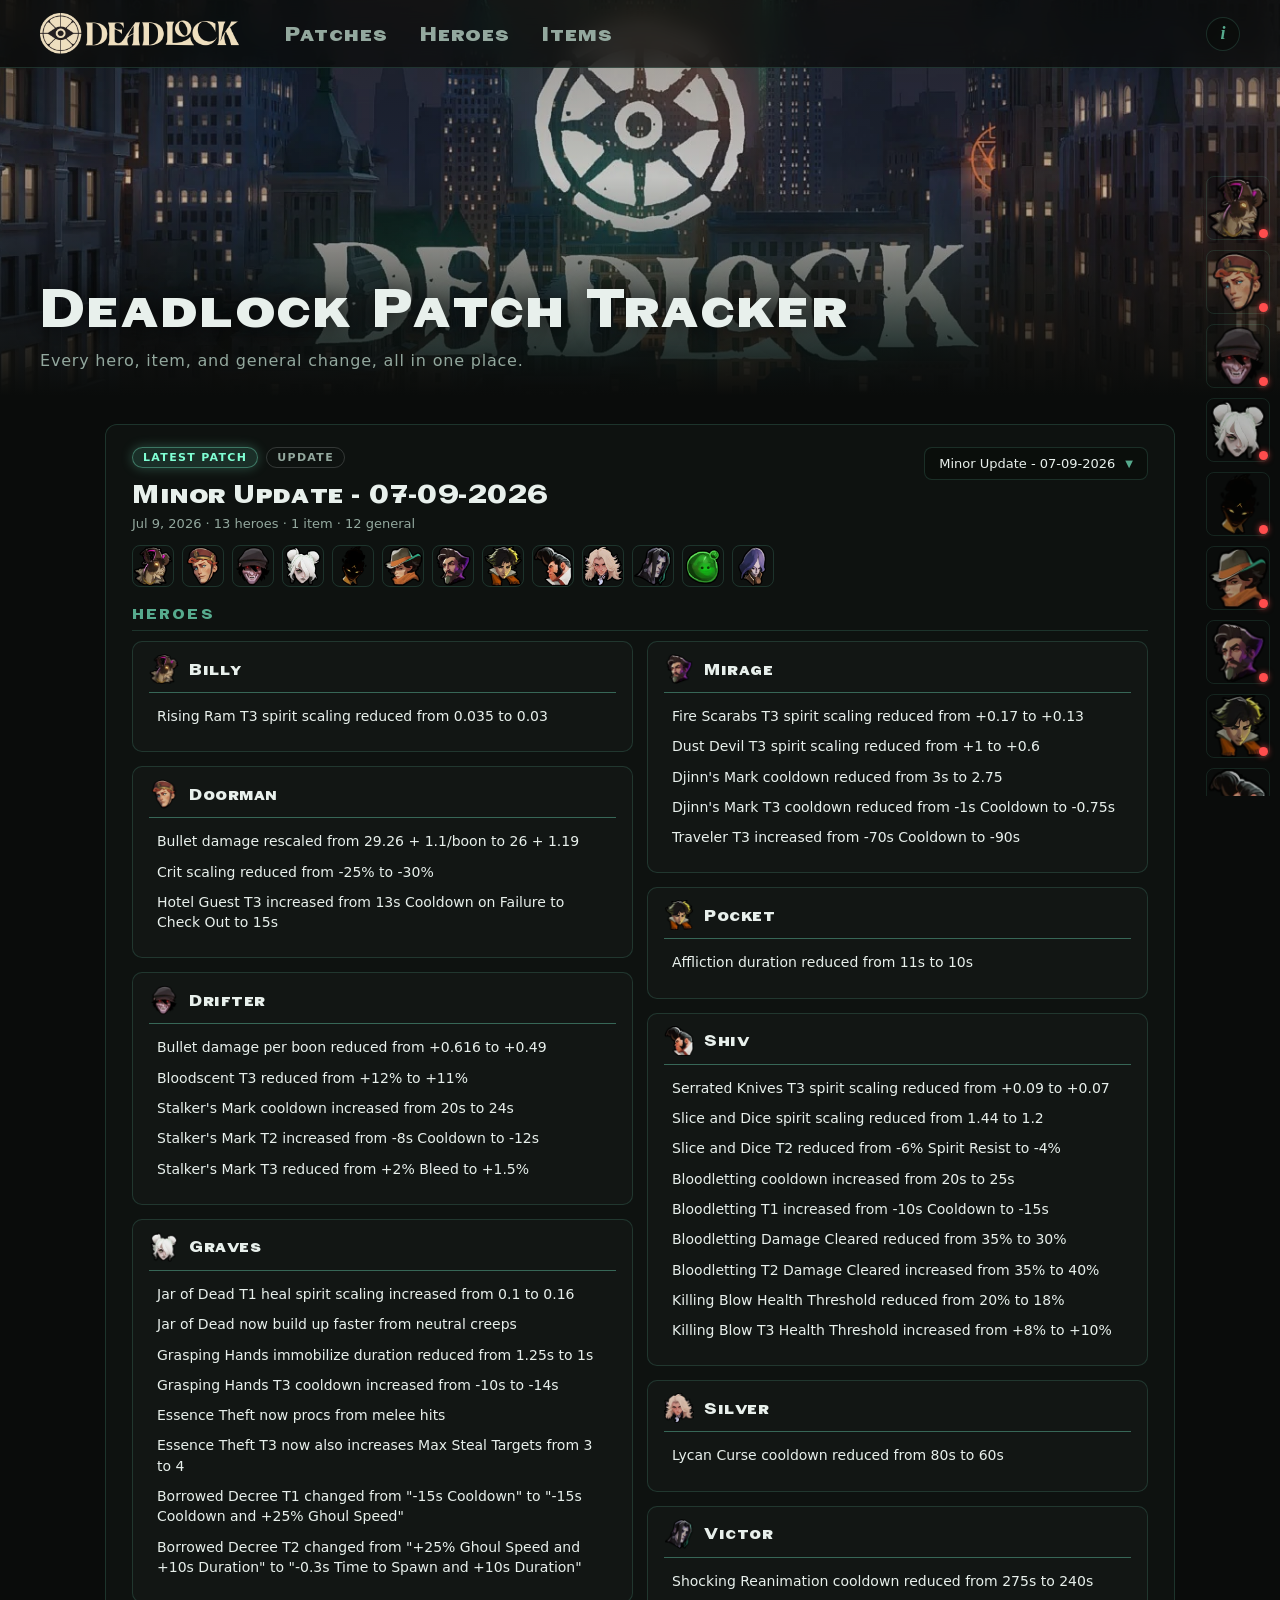
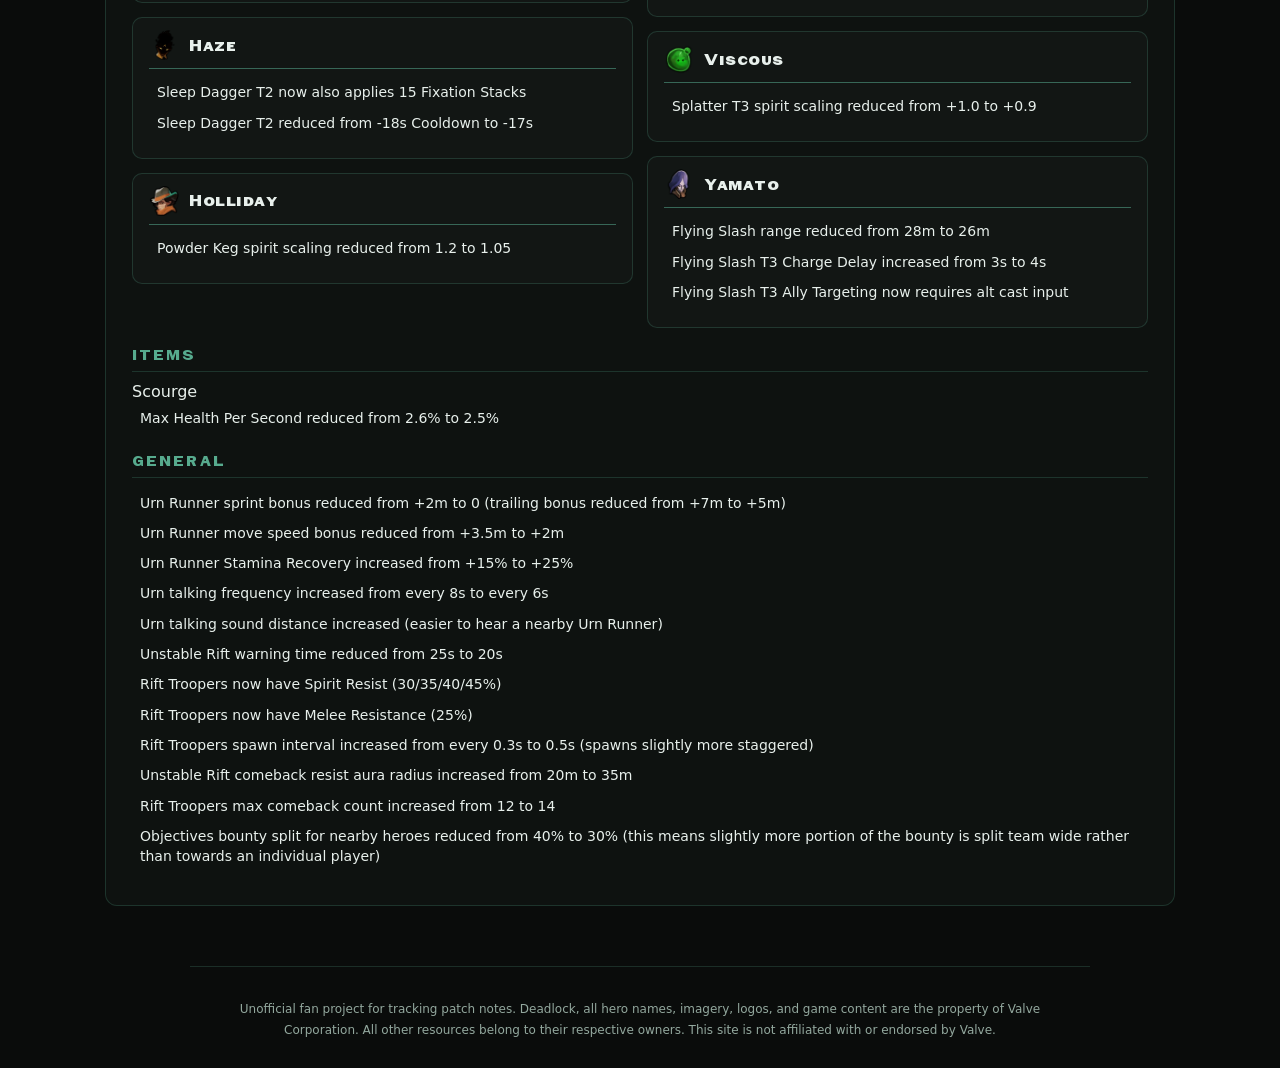
==== index.html @ c9e1d482 "Initial commit: deterministic, no-LLM Deadlock patch tracker Scrapes Steam announcements the same wa" ====
<!DOCTYPE html>
<html lang="en">
<head>
    <meta charset="UTF-8">
    <meta name="viewport" content="width=device-width, initial-scale=1.0">
    <title>Deadlock Patch Tracker</title>
    <link rel="stylesheet" href="static/css/style.css">
    <script src="static/js/app.js"></script>
</head>
<body data-page="home">
    <header class="home-banner">
        <div class="banner-text">
            <h1>Deadlock Patch Tracker</h1>
            <p>Every hero, item, and general change, all in one place.</p>
        </div>
    </header>

    <div class="hero-rail home-rail" id="home-rail"></div>

    <main class="home-main">
        <section class="panel patch-card" id="patch-panel">
            <div class="card-head">
                <div class="head-main">
                    <div class="badges" id="patch-badges"></div>
                    <h2 class="headline" id="patch-headline"></h2>
                    <div class="meta" id="patch-meta"></div>
                </div>
                <div id="dd-slot"></div>
            </div>
            <div class="changed-strip" id="changed-strip"></div>
            <div class="card-body">
                <div class="card-body-inner" id="patch-body"></div>
            </div>
        </section>
    </main>

    <footer class="site-footer">
        <p>Unofficial fan project for tracking patch notes. Deadlock, all hero names, imagery,
        logos, and game content are the property of Valve Corporation. All other resources
        belong to their respective owners. This site is not affiliated with or endorsed by Valve.</p>
    </footer>

    <script>
        loadPatches()
            .then(patches => {
                if (patches.length === 0) {
                    showError('No patches recorded yet.')
                    return
                }

                const badges = document.getElementById('patch-badges')
                const headline = document.getElementById('patch-headline')
                const meta = document.getElementById('patch-meta')
                const strip = document.getElementById('changed-strip')
                const body = document.getElementById('patch-body')

                function show(idx) {
                    const patch = patches[idx]

                    badges.innerHTML = ''
                    if (idx === 0) badges.appendChild(el('span', 'badge latest', 'Latest Patch'))
                    badges.appendChild(typeBadge(patch.patch_type))

                    headline.textContent = patch.headline
                    meta.textContent = fmtDate(patch.posttime) + ' · ' + patchSummary(patch)

                    strip.innerHTML = ''
                    Object.keys(patch.heroes || {}).forEach(name => {
                        const a = el('a')
                        a.href = heroHref(name)
                        a.title = name
                        const img = el('img')
                        img.src = `static/heroes/${name}.webp`
                        img.alt = name
                        a.appendChild(img)
                        strip.appendChild(a)
                    })

                    body.innerHTML = ''
                    body.appendChild(patchBody(patch))
                }

                const options = patches.map((p, i) => ({
                    label: p.headline,
                    sub: fmtDate(p.posttime),
                    value: i,
                }))
                document.getElementById('dd-slot').appendChild(
                    createDropdown(options, 0, show)
                )

                show(0)
            })
            .catch(err => showError('Could not load patch data: ' + err.message))

        populateHeroRail(document.getElementById('home-rail'), null)
    </script>
</body>
</html>
---- static/css/style.css ----
/* ============================================================
   Deadlock Patch Tracker — design system
   ============================================================ */
:root {
    --bg: #0a0c0b;
    --surface: rgba(16, 21, 19, 0.78);
    --surface-hover: rgba(127, 255, 212, 0.04);
    --border: rgba(127, 255, 212, 0.14);
    --border-strong: rgba(127, 255, 212, 0.35);
    --accent: #7fffd4;
    --accent-dim: rgba(127, 255, 212, 0.65);
    --accent-glow: rgba(127, 255, 212, 0.25);
    --text: #e8f0ec;
    --text-dim: #93a89e;
    --buff: #4ade80;
    --nerf: #f87171;
    --change: #fbbf24;
    --fix: #60a5fa;
    --new: #ff4d4d;
    --font-display: 'ValvePulp', 'Segoe UI', sans-serif;
    --font-body: 'Segoe UI', system-ui, -apple-system, Roboto, sans-serif;
    --nav-h: 68px;
}

@font-face {
    font-family: 'ValvePulp';
    src: url('../fonts/valvepulp-bold.ttf') format('truetype');
    font-display: swap;
}

* { box-sizing: border-box; }

html { scroll-behavior: smooth; }

body {
    margin: 0;
    background-color: var(--bg);
    color: var(--text);
    font-family: var(--font-body);
    min-height: 100vh;
    padding-top: var(--nav-h);
}

a { color: inherit; text-decoration: none; }

/* ---------- scrollbars (site-wide, slim + smooth) ---------- */
* {
    scrollbar-width: thin;
    scrollbar-color: rgba(127, 255, 212, 0.28) transparent;
}
*::-webkit-scrollbar { width: 8px; height: 8px; }
*::-webkit-scrollbar-track { background: transparent; }
*::-webkit-scrollbar-thumb {
    background: rgba(127, 255, 212, 0.22);
    border-radius: 99px;
}
*::-webkit-scrollbar-thumb:hover { background: rgba(127, 255, 212, 0.45); }

/* ---------- fixed background layer (scales with any window) ---------- */
.page-bg {
    position: fixed;
    inset: 0;
    z-index: -1;
    background-size: cover;
    background-position: center top;
    background-repeat: no-repeat;
}
.page-bg::after {
    content: '';
    position: absolute;
    inset: 0;
    background: linear-gradient(to bottom,
        rgba(10, 12, 11, 0.62) 0%,
        rgba(10, 12, 11, 0.82) 55%,
        rgba(10, 12, 11, 0.97) 100%);
}

/* ---------- nav ---------- */
nav {
    position: fixed;
    top: 0; left: 0; right: 0;
    height: var(--nav-h);
    z-index: 100;
    display: flex;
    align-items: center;
    gap: 8px;
    padding: 0 40px;
    background: rgba(10, 12, 11, 0.72);
    backdrop-filter: blur(12px);
    -webkit-backdrop-filter: blur(12px);
    border-bottom: 1px solid var(--border);
}
nav .logo { height: 2.6em; width: auto; display: block; }
nav .logo:hover { filter: drop-shadow(0 0 8px var(--accent-glow)); }
nav ul {
    display: flex;
    align-items: center;
    gap: 4px;
    margin: 0 0 0 24px;
    padding: 0;
    list-style: none;
}
nav ul a {
    font-family: var(--font-display);
    font-size: 22px;
    letter-spacing: 0.04em;
    padding: 6px 14px;
    border-radius: 6px;
    color: var(--text-dim);
    transition: color 0.15s ease, background 0.15s ease;
}
nav ul a:hover { color: var(--accent); background: var(--surface-hover); }
nav ul a.active {
    color: var(--accent);
    text-shadow: 0 0 14px var(--accent-glow);
}

/* ---------- layout ---------- */
.container {
    max-width: 1400px;
    margin: 0 auto;
    padding: 0 40px;
}

.page-header {
    display: flex;
    align-items: flex-end;
    flex-wrap: wrap;
    gap: 16px;
    padding: 36px 0 20px;
}
.page-header h1 {
    font-family: var(--font-display);
    font-size: clamp(30px, 4vw, 44px);
    margin: 0;
    letter-spacing: 0.03em;
}
.page-header .spacer { flex: 1; }

/* ---------- panels / cards ---------- */
.panel {
    background: var(--surface);
    border: 1px solid var(--border);
    border-radius: 12px;
    backdrop-filter: blur(8px);
    -webkit-backdrop-filter: blur(8px);
}

/* ---------- badges ---------- */
.badge {
    display: inline-flex;
    align-items: center;
    font-size: 11px;
    font-weight: 700;
    letter-spacing: 0.12em;
    text-transform: uppercase;
    padding: 3px 10px;
    border-radius: 99px;
    border: 1px solid var(--border-strong);
    color: var(--accent);
}
.badge.latest {
    background: rgba(127, 255, 212, 0.12);
    box-shadow: 0 0 12px var(--accent-glow);
}
.badge.type-hero_release {
    color: #ffd166;
    border-color: rgba(255, 209, 102, 0.5);
}
.badge.type-balance, .badge.type-update {
    color: var(--text-dim);
    border-color: rgba(255, 255, 255, 0.16);
}

/* ---------- tag chips ---------- */
.chip {
    flex: 0 0 auto;
    width: 18px;
    height: 18px;
    margin-top: 1px;
    display: inline-flex;
    align-items: center;
    justify-content: center;
    font-size: 10px;
    border-radius: 5px;
    font-weight: 700;
}
.chip-buff   { color: var(--buff);   background: rgba(74, 222, 128, 0.12); }
.chip-nerf   { color: var(--nerf);   background: rgba(248, 113, 113, 0.12); }
.chip-change { color: var(--change); background: rgba(251, 191, 36, 0.12); }
.chip-rework { color: var(--change); background: rgba(251, 191, 36, 0.12); }
.chip-fix    { color: var(--fix);    background: rgba(96, 165, 250, 0.12); }
.chip-neutral { color: var(--text-dim); background: rgba(255, 255, 255, 0.06); }

.legend {
    display: flex;
    flex-wrap: wrap;
    gap: 14px;
    align-items: center;
    font-size: 12px;
    color: var(--text-dim);
}
.legend span { display: inline-flex; align-items: center; gap: 6px; }

/* ---------- change rows ---------- */
ul.change-list {
    list-style: none;
    margin: 2px 0 12px;
    padding: 0;
}
.change {
    display: flex;
    gap: 9px;
    padding: 5px 8px;
    border-radius: 6px;
    font-size: 14px;
    line-height: 1.45;
    color: var(--text);
}
.change:hover { background: var(--surface-hover); }
.change .text { flex: 1; }

/* ---------- patch card internals ---------- */
.patch-card { padding: 22px 26px; scroll-margin-top: calc(var(--nav-h) + 16px); }
.patch-card + .patch-card { margin-top: 18px; }

.card-head {
    display: flex;
    align-items: flex-start;
    gap: 12px;
}
.card-head .head-main { flex: 1; min-width: 0; }
.card-head .badges { display: flex; gap: 8px; margin-bottom: 8px; flex-wrap: wrap; }
.card-head h2.headline {
    font-family: var(--font-display);
    font-size: clamp(20px, 2.4vw, 28px);
    margin: 0 0 4px;
    letter-spacing: 0.02em;
}
.card-head .meta {
    font-size: 13px;
    color: var(--text-dim);
}

/* collapsible body */
.card-body {
    display: grid;
    grid-template-rows: 1fr;
    transition: grid-template-rows 0.35s ease;
}
.card-body > .card-body-inner { overflow: hidden; min-height: 0; }
.collapsed .card-body { grid-template-rows: 0fr; }
.toggle-btn {
    flex: 0 0 auto;
    background: none;
    border: 1px solid var(--border);
    border-radius: 8px;
    color: var(--accent-dim);
    width: 34px; height: 34px;
    font-size: 14px;
    cursor: pointer;
    transition: transform 0.3s ease, border-color 0.15s ease;
}
.toggle-btn:hover { border-color: var(--border-strong); }
.collapsed .toggle-btn { transform: rotate(-90deg); }

/* sections inside a patch body */
.sect { margin-top: 18px; }
.sect-title {
    font-family: var(--font-display);
    font-size: 15px;
    letter-spacing: 0.14em;
    text-transform: uppercase;
    color: var(--accent-dim);
    margin: 0 0 10px;
    padding-bottom: 6px;
    border-bottom: 1px solid var(--border);
}
/* hero changes: boxed cards flowing masonry-style into two columns */
.hero-cols {
    columns: 2 340px;
    column-gap: 14px;
}
.hero-block {
    background: rgba(255, 255, 255, 0.02);
    border: 1px solid var(--border);
    border-radius: 10px;
    padding: 12px 16px 8px;
    margin-bottom: 14px;
    break-inside: avoid;
}
.hero-block .hero-line {
    display: flex;
    width: 100%;
    border-bottom: 1px solid var(--border-strong);
    border-radius: 0;
    padding: 0 0 8px 0;
    margin: 0 0 8px;
}
.hero-block .hero-line:hover { background: none; }
.hero-block .hero-line:hover .name { color: var(--accent); }
.hero-line {
    display: inline-flex;
    align-items: center;
    gap: 10px;
    margin: 4px 0 6px;
    padding: 3px 10px 3px 3px;
    border-radius: 8px;
    transition: background 0.15s ease;
}
.hero-line:hover { background: var(--surface-hover); }
.hero-line img {
    width: 30px; height: 30px;
    border-radius: 6px;
    object-fit: cover;
}
.hero-line .name {
    font-family: var(--font-display);
    font-size: 17px;
    letter-spacing: 0.03em;
}
.ability-name, .item-name {
    font-size: 12px;
    font-weight: 600;
    letter-spacing: 0.08em;
    text-transform: uppercase;
    color: var(--text-dim);
    margin: 8px 0 2px;
}
.item-name { color: var(--text); font-size: 13px; }

/* changed-heroes icon strip (home) */
.changed-strip {
    display: flex;
    flex-wrap: wrap;
    gap: 8px;
    margin-top: 14px;
}
.changed-strip a img {
    width: 42px; height: 42px;
    border-radius: 8px;
    border: 1px solid var(--border);
    display: block;
    transition: transform 0.15s ease, border-color 0.15s ease, box-shadow 0.15s ease;
}
.changed-strip a:hover img {
    transform: translateY(-3px);
    border-color: var(--border-strong);
    box-shadow: 0 4px 14px var(--accent-glow);
}

/* ---------- dropdown ---------- */
.dd { position: relative; flex: 0 0 auto; }
.dd-btn {
    display: inline-flex;
    align-items: center;
    gap: 10px;
    background: rgba(10, 12, 11, 0.6);
    border: 1px solid var(--border);
    border-radius: 8px;
    color: var(--text);
    font-family: var(--font-body);
    font-size: 13px;
    padding: 8px 14px;
    cursor: pointer;
    transition: border-color 0.15s ease;
    max-width: 260px;
    white-space: nowrap;
}
.dd-btn:hover { border-color: var(--border-strong); }
.dd-btn .dd-label { overflow: hidden; text-overflow: ellipsis; }
.dd-btn .dd-caret { color: var(--accent-dim); font-size: 10px; transition: transform 0.2s ease; }
.dd.open .dd-caret { transform: rotate(180deg); }
.dd-list {
    position: absolute;
    right: 0;
    top: calc(100% + 6px);
    width: 280px;
    max-height: 340px;
    overflow-y: auto;
    background: #0e1211;
    border: 1px solid var(--border-strong);
    border-radius: 10px;
    box-shadow: 0 12px 32px rgba(0, 0, 0, 0.6);
    z-index: 60;
    display: none;
    padding: 6px;
}
.dd.open .dd-list { display: block; }
.dd-item {
    display: flex;
    justify-content: space-between;
    align-items: baseline;
    gap: 10px;
    padding: 8px 10px;
    border-radius: 7px;
    font-size: 13px;
    cursor: pointer;
}
.dd-item:hover { background: var(--surface-hover); }
.dd-item.active { color: var(--accent); background: rgba(127, 255, 212, 0.07); }
.dd-item .sub { font-size: 11px; color: var(--text-dim); flex: 0 0 auto; }

/* ---------- home ---------- */
.home-banner {
    position: relative;
    height: clamp(260px, 44vh, 460px);
    margin-top: calc(-1 * var(--nav-h));
    background-image: url('../Title_screen.webp');
    background-size: cover;
    background-position: center 25%;
    display: flex;
    align-items: flex-end;
}
.home-banner::after {
    content: '';
    position: absolute;
    inset: 0;
    background: linear-gradient(to bottom,
        rgba(10, 12, 11, 0.35) 0%,
        rgba(10, 12, 11, 0.1) 45%,
        var(--bg) 100%);
}
.home-banner .banner-text {
    position: relative;
    z-index: 1;
    width: 100%;
    max-width: 1400px;
    margin: 0 auto;
    padding: 0 40px 26px;
}
.home-banner h1 {
    font-family: var(--font-display);
    font-size: clamp(32px, 5vw, 58px);
    margin: 0;
    letter-spacing: 0.04em;
    text-shadow: 0 2px 24px rgba(0, 0, 0, 0.8);
}
.home-banner p {
    margin: 6px 0 0;
    color: var(--text-dim);
    font-size: clamp(13px, 1.4vw, 16px);
    letter-spacing: 0.05em;
}
.home-main {
    max-width: 1150px;
    margin: 28px auto 60px;
    padding: 0 40px;
}

/* ---------- patches page ---------- */
.patches-main { max-width: 1200px; margin: 0 auto 60px; padding: 0 40px; }
.timeline { position: relative; padding-left: 26px; }
.timeline::before {
    content: '';
    position: absolute;
    left: 6px; top: 8px; bottom: 8px;
    width: 1px;
    background: var(--border);
}
.timeline .patch-card { position: relative; }
.timeline .patch-card::before {
    content: '';
    position: absolute;
    left: -25px;
    top: 30px;
    width: 9px; height: 9px;
    border-radius: 50%;
    background: var(--bg);
    border: 2px solid var(--accent-dim);
}
.timeline .patch-card.flash {
    border-color: var(--border-strong);
    box-shadow: 0 0 24px var(--accent-glow);
}

/* ---------- heroes page ---------- */
.heroes-main { margin: 0 auto 60px; }
.search-box {
    background: rgba(10, 12, 11, 0.6);
    border: 1px solid var(--border);
    border-radius: 8px;
    color: var(--text);
    font-family: var(--font-body);
    font-size: 14px;
    padding: 9px 14px;
    width: 220px;
    outline: none;
    transition: border-color 0.15s ease;
}
.search-box:focus { border-color: var(--border-strong); }
.search-box::placeholder { color: var(--text-dim); }

.heroes-grid {
    display: flex;
    flex-wrap: wrap;
    justify-content: center;
    gap: 18px 14px;
    padding: 10px 0 40px;
}
.hero-tile {
    width: 104px;
    position: relative;
    cursor: pointer;
    text-align: center;
    transition: transform 0.18s ease;
}
.hero-tile:hover { transform: translateY(-5px) scale(1.06); z-index: 2; }
.hero-tile img {
    width: 100%;
    aspect-ratio: 1;
    object-fit: cover;
    border-radius: 10px;
    border: 1px solid var(--border);
    transition: border-color 0.18s ease, box-shadow 0.18s ease;
    display: block;
}
.hero-tile:hover img {
    border-color: var(--border-strong);
    box-shadow: 0 6px 20px var(--accent-glow);
}
.hero-tile p {
    font-family: var(--font-display);
    font-size: 12px;
    letter-spacing: 0.05em;
    margin: 6px 0 0;
    color: var(--text-dim);
    transition: color 0.18s ease;
}
.hero-tile:hover p { color: var(--accent); }
.new-pill {
    position: absolute;
    top: -7px; right: -7px;
    background: var(--new);
    color: #fff;
    font-size: 9px;
    font-weight: 800;
    letter-spacing: 0.08em;
    padding: 3px 8px;
    border-radius: 99px;
    box-shadow: 0 0 10px rgba(255, 77, 77, 0.55);
    pointer-events: none;
}

/* ---------- hero detail page ---------- */
.hero-layout {
    display: grid;
    grid-template-columns: minmax(320px, 420px) 1fr auto;
    gap: 24px;
    height: calc(100vh - var(--nav-h));
    padding: 16px 0 16px 40px;
    overflow: hidden;
}
.hero-history {
    height: 100%;
    overflow-y: auto;
    padding-right: 6px;
    padding-bottom: 8px;
}
.hero-history .patch-card { padding: 18px 20px; }
.hero-history h2.headline { font-size: 19px; }

/* center column: near-fullscreen render with the hero's wordmark overlaid at the bottom */
.hero-feature {
    display: flex;
    align-items: center;
    justify-content: center;
    height: 100%;
    min-width: 0;
}
.render-wrap {
    position: relative;
    display: flex;
    align-items: center;
    justify-content: center;
}
.hero-feature img.render {
    /* explicit viewport-based height: always fits top-to-bottom on any monitor */
    height: calc(100vh - var(--nav-h) - 40px);
    width: auto;
    max-width: 100%;
    object-fit: contain;
    filter: drop-shadow(0 18px 40px rgba(0, 0, 0, 0.7));
}
.name-plate {
    position: absolute;
    bottom: 3%;
    left: 50%;
    transform: translateX(-50%);
    width: min(64%, 440px);
    pointer-events: none;
    filter: drop-shadow(0 4px 14px rgba(0, 0, 0, 0.9)) drop-shadow(0 0 24px var(--accent-glow));
}

/* right rail: flush against the right wall, two icons per row, ~75% height centered */
.hero-rail {
    height: 75%;
    align-self: center;
    overflow-y: auto;
    display: grid;
    grid-template-columns: repeat(2, 64px);
    gap: 10px;
    align-content: start;
    padding: 4px 10px 8px 4px;
}

/* home page variant: fixed to the right edge, vertically centered */
.home-rail {
    position: fixed;
    right: 0;
    top: calc(var(--nav-h) + (100vh - var(--nav-h)) / 2);
    transform: translateY(-50%);
    height: calc((100vh - var(--nav-h)) * 0.75);
    align-self: auto;
    z-index: 5;
}
@media (max-width: 1500px) {
    .home-rail { grid-template-columns: 64px; }
}
@media (max-width: 1250px) {
    .home-rail { display: none; }
}
.hero-rail a {
    position: relative;
    display: block;
}
.hero-rail img {
    width: 64px; height: 64px;
    border-radius: 8px;
    border: 1px solid var(--border);
    display: block;
    opacity: 0.75;
    transition: opacity 0.15s ease, border-color 0.15s ease, transform 0.15s ease;
}
.hero-rail a:hover img { opacity: 1; transform: scale(1.1); border-color: var(--border-strong); }
.hero-rail a.active img {
    opacity: 1;
    border-color: var(--accent);
    box-shadow: 0 0 12px var(--accent-glow);
}
.hero-rail .rail-dot {
    position: absolute;
    bottom: 2px; right: 2px;
    width: 9px; height: 9px;
    border-radius: 50%;
    background: var(--new);
    box-shadow: 0 0 6px rgba(255, 77, 77, 0.8);
}

.empty-state {
    padding: 40px;
    text-align: center;
    color: var(--text-dim);
    font-size: 15px;
}

/* ---------- items (coming soon) ---------- */
.coming-soon {
    min-height: calc(100vh - var(--nav-h));
    display: flex;
    flex-direction: column;
    align-items: center;
    justify-content: center;
    text-align: center;
    padding: 0 24px;
}
.coming-soon h1 {
    font-family: var(--font-display);
    font-size: clamp(38px, 6vw, 72px);
    letter-spacing: 0.08em;
    margin: 0;
}
.coming-soon .accent-bar {
    width: 90px; height: 3px;
    margin: 18px auto;
    background: var(--accent);
    box-shadow: 0 0 16px var(--accent-glow);
    border-radius: 2px;
}
.coming-soon p {
    color: var(--text-dim);
    font-size: 16px;
    letter-spacing: 0.06em;
    margin: 0;
}

/* ---------- info button + about modal ---------- */
.info-btn {
    margin-left: auto;
    flex: 0 0 auto;
    width: 34px;
    height: 34px;
    border-radius: 50%;
    border: 1px solid var(--border);
    background: rgba(10, 12, 11, 0.6);
    color: var(--accent-dim);
    font-family: Georgia, 'Times New Roman', serif;
    font-style: italic;
    font-size: 18px;
    font-weight: 700;
    cursor: pointer;
    transition: border-color 0.15s ease, color 0.15s ease, box-shadow 0.15s ease;
}
.info-btn:hover {
    color: var(--accent);
    border-color: var(--border-strong);
    box-shadow: 0 0 12px var(--accent-glow);
}

.modal-overlay {
    position: fixed;
    inset: 0;
    z-index: 200;
    display: flex;
    align-items: center;
    justify-content: center;
    padding: 24px;
    background: rgba(5, 7, 6, 0.72);
    backdrop-filter: blur(4px);
    -webkit-backdrop-filter: blur(4px);
    animation: modal-fade 0.18s ease;
}
.modal-overlay[hidden] { display: none; }
@keyframes modal-fade { from { opacity: 0; } to { opacity: 1; } }

.modal-card {
    position: relative;
    max-width: 460px;
    width: 100%;
    background: #0e1211;
    border: 1px solid var(--border-strong);
    border-radius: 14px;
    padding: 30px 32px 26px;
    box-shadow: 0 24px 60px rgba(0, 0, 0, 0.7);
    animation: modal-rise 0.22s ease;
}
@keyframes modal-rise {
    from { transform: translateY(12px); opacity: 0; }
    to { transform: translateY(0); opacity: 1; }
}
.modal-card h2 {
    font-family: var(--font-display);
    font-size: 24px;
    letter-spacing: 0.03em;
    margin: 0 0 14px;
    color: var(--accent);
}
.modal-card p {
    font-size: 15px;
    line-height: 1.6;
    color: var(--text);
    margin: 0 0 14px;
}
.modal-close {
    position: absolute;
    top: 14px;
    right: 16px;
    background: none;
    border: none;
    color: var(--text-dim);
    font-size: 26px;
    line-height: 1;
    cursor: pointer;
    transition: color 0.15s ease;
}
.modal-close:hover { color: var(--accent); }
.modal-links {
    display: flex;
    gap: 12px;
    margin-top: 20px;
}
.modal-links a {
    flex: 1;
    text-align: center;
    padding: 10px 12px;
    border: 1px solid var(--border);
    border-radius: 8px;
    font-family: var(--font-display);
    font-size: 15px;
    letter-spacing: 0.03em;
    color: var(--accent-dim);
    transition: border-color 0.15s ease, color 0.15s ease, background 0.15s ease;
}
.modal-links a:hover {
    color: var(--accent);
    border-color: var(--border-strong);
    background: var(--surface-hover);
}

/* ---------- footer disclaimer ---------- */
.site-footer {
    max-width: 900px;
    margin: 48px auto 28px;
    padding: 20px 40px 0;
    border-top: 1px solid var(--border);
    text-align: center;
    color: var(--text-dim);
    font-size: 12px;
    line-height: 1.7;
}

/* ---------- items grid (no icon art yet, so tiles are text pills) ---------- */
.items-grid {
    display: flex;
    flex-wrap: wrap;
    gap: 10px;
    padding: 10px 0 40px;
}
.item-tile {
    position: relative;
    cursor: pointer;
    padding: 10px 18px;
    background: var(--surface);
    border: 1px solid var(--border);
    border-radius: 8px;
    font-family: var(--font-display);
    font-size: 14px;
    letter-spacing: 0.03em;
    color: var(--text);
    transition: border-color 0.15s ease, color 0.15s ease, transform 0.15s ease;
}
.item-tile:hover {
    border-color: var(--border-strong);
    color: var(--accent);
    transform: translateY(-2px);
}
.item-tile .new-pill {
    top: -9px; right: -9px;
}

/* ---------- item detail page ---------- */
.item-detail-main { max-width: 900px; margin: 0 auto 60px; padding: 0 40px; }
.item-detail-main .page-header h1 { color: var(--text); }

/* ---------- responsive ---------- */
@media (max-width: 1000px) {
    .container, .home-main, .patches-main { padding-left: 20px; padding-right: 20px; }
    nav { padding: 0 16px; }
    nav ul a { font-size: 18px; padding: 6px 10px; }
    .hero-layout {
        grid-template-columns: 1fr;
        height: auto;
        overflow: visible;
        padding: 16px 20px;
    }
    /* stack: render on top, hero rail strip second, patches below */
    .hero-feature { order: -2; height: auto; }
    .hero-feature img.render { height: auto; max-width: 80vw; max-height: 40vh; }
    .hero-history { height: auto; overflow: visible; }
    .hero-rail {
        height: auto;
        align-self: stretch;
        grid-template-columns: none;
        grid-auto-flow: column;
        grid-auto-columns: 64px;
        overflow-x: auto;
        overflow-y: hidden;
        order: -1;
    }
    .hero-cols { grid-template-columns: 1fr; }
    .hero-tile { width: 84px; }
}
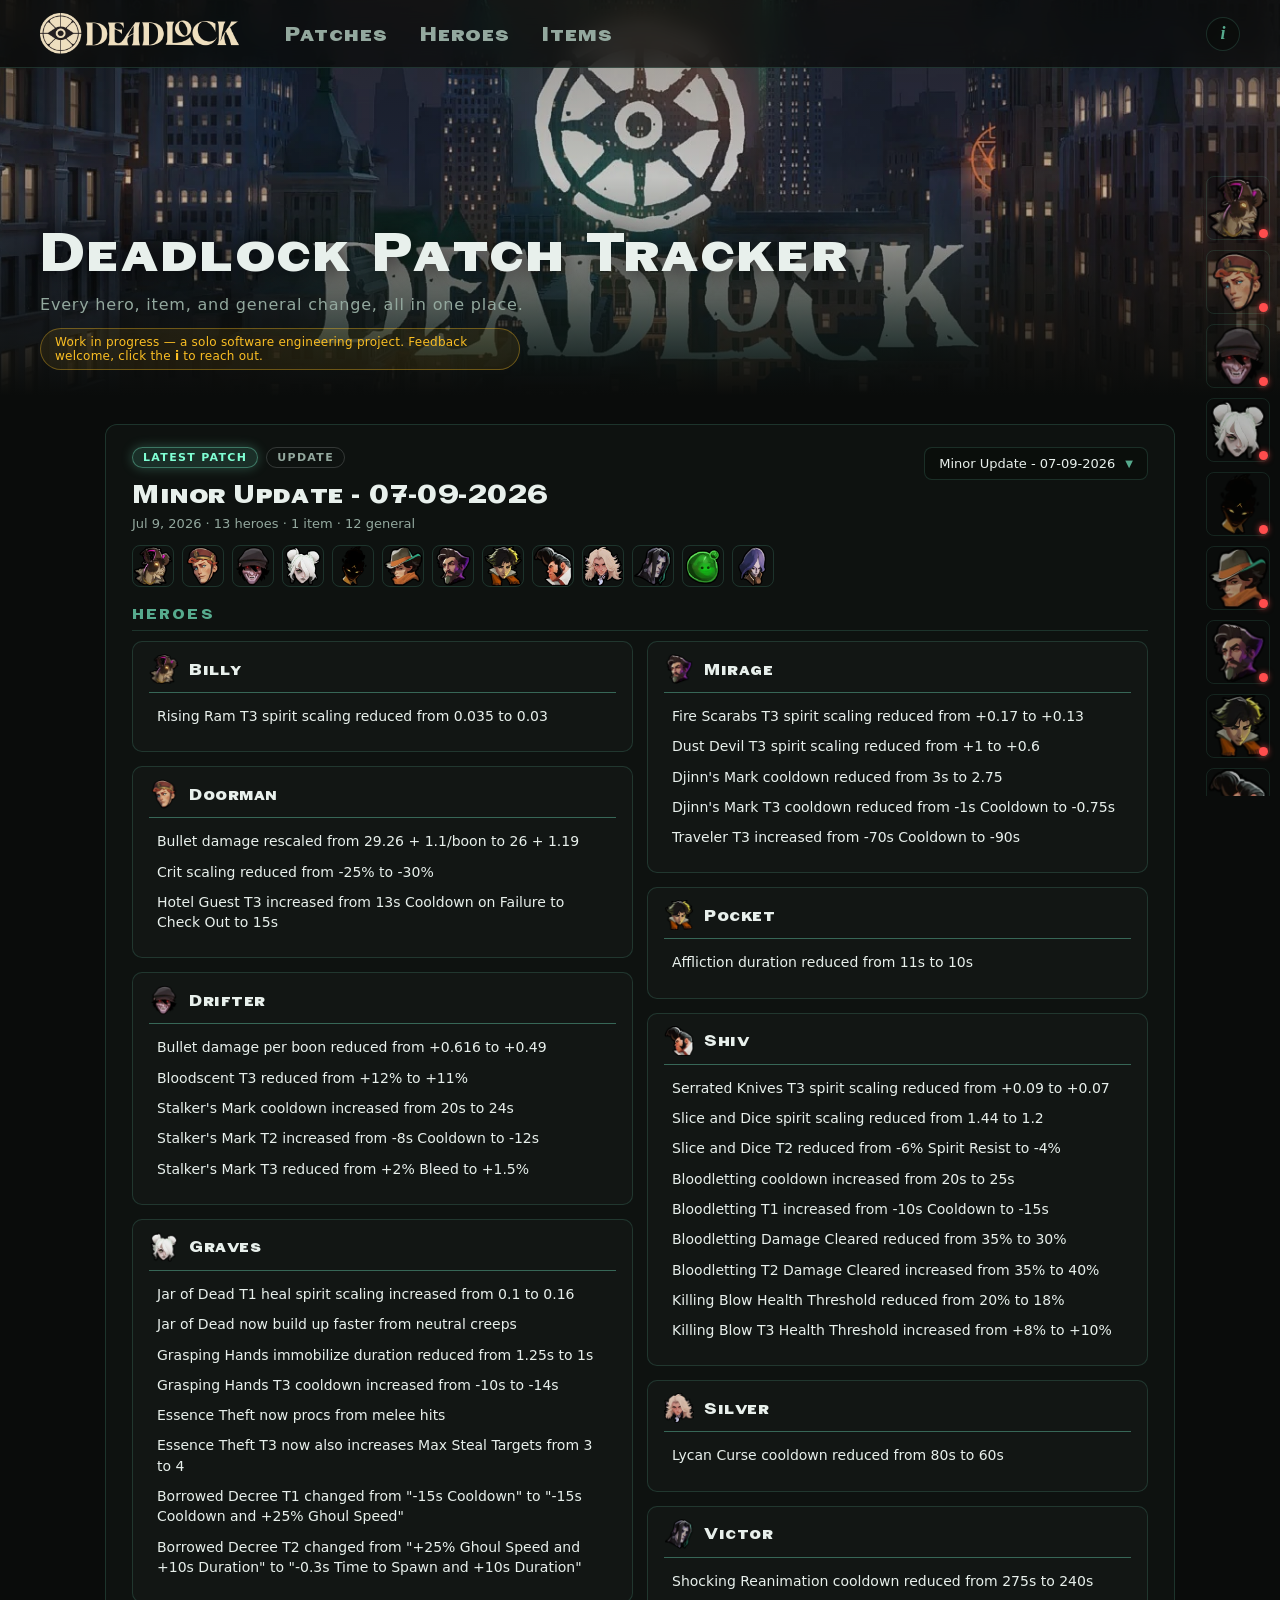
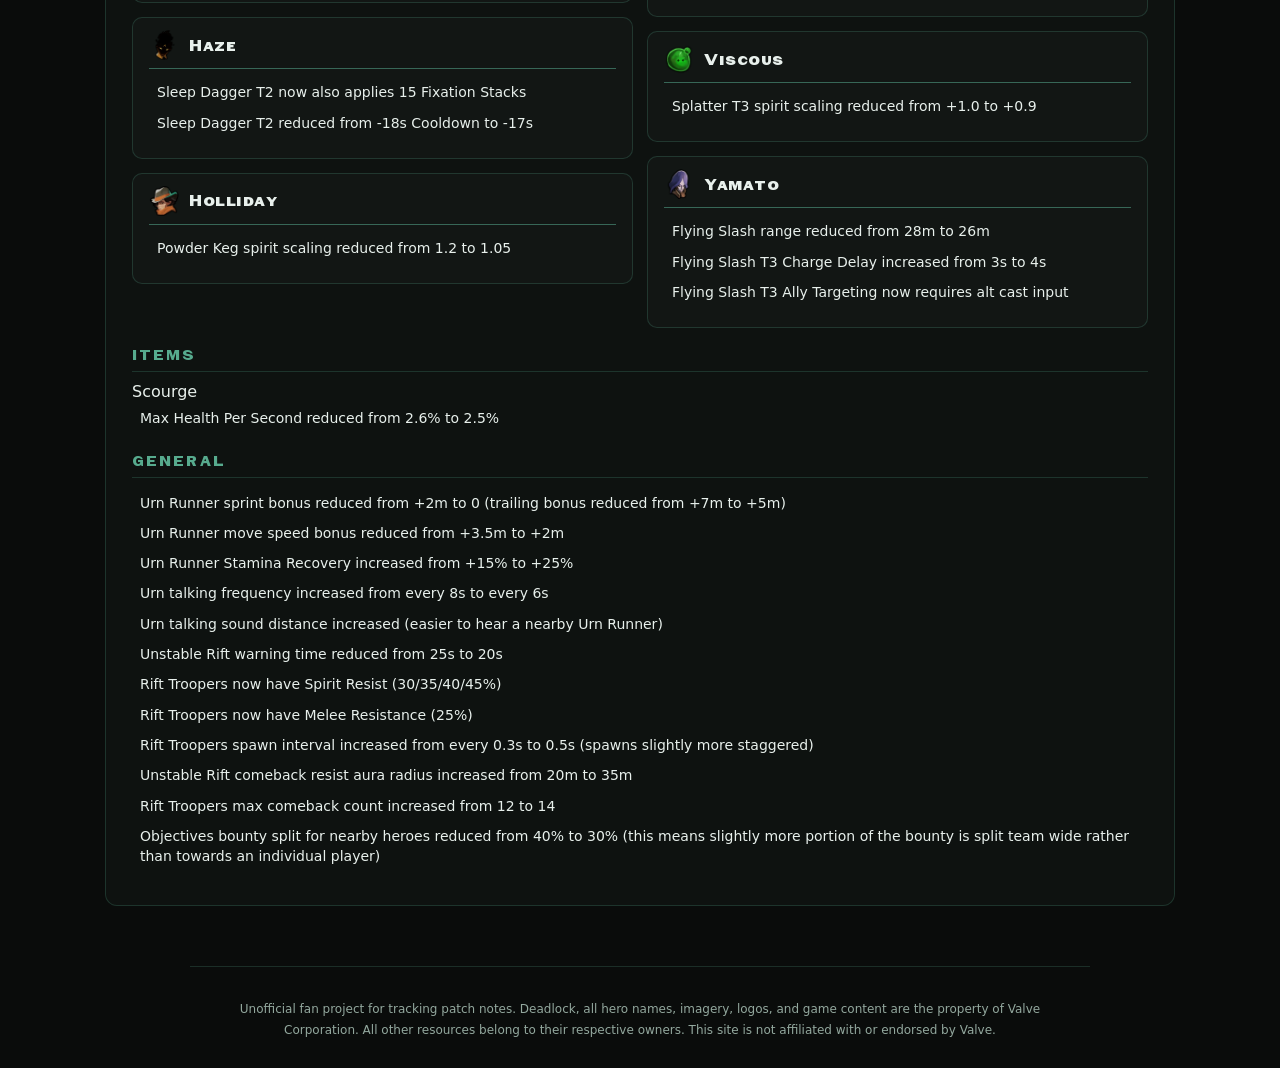
==== commit cc3b8584: "Add deadlockpatches.org custom domain and a WIP disclaimer CNAME file registers the custom domain wi" ====
--- a/index.html
+++ b/index.html
@@ -12,6 +12,7 @@
         <div class="banner-text">
             <h1>Deadlock Patch Tracker</h1>
             <p>Every hero, item, and general change, all in one place.</p>
+            <span class="wip-badge">Work in progress &mdash; a solo software engineering project. Feedback welcome, click the <b>i</b> to reach out.</span>
         </div>
     </header>
 
--- a/static/css/style.css
+++ b/static/css/style.css
@@ -442,6 +442,19 @@
     font-size: clamp(13px, 1.4vw, 16px);
     letter-spacing: 0.05em;
 }
+.wip-badge {
+    display: inline-block;
+    margin-top: 14px;
+    padding: 6px 14px;
+    background: rgba(251, 191, 36, 0.08);
+    border: 1px solid rgba(251, 191, 36, 0.35);
+    border-radius: 99px;
+    color: #fbbf24;
+    font-size: 12px;
+    letter-spacing: 0.02em;
+    max-width: 480px;
+}
+.wip-badge b { font-style: normal; }
 .home-main {
     max-width: 1150px;
     margin: 28px auto 60px;
